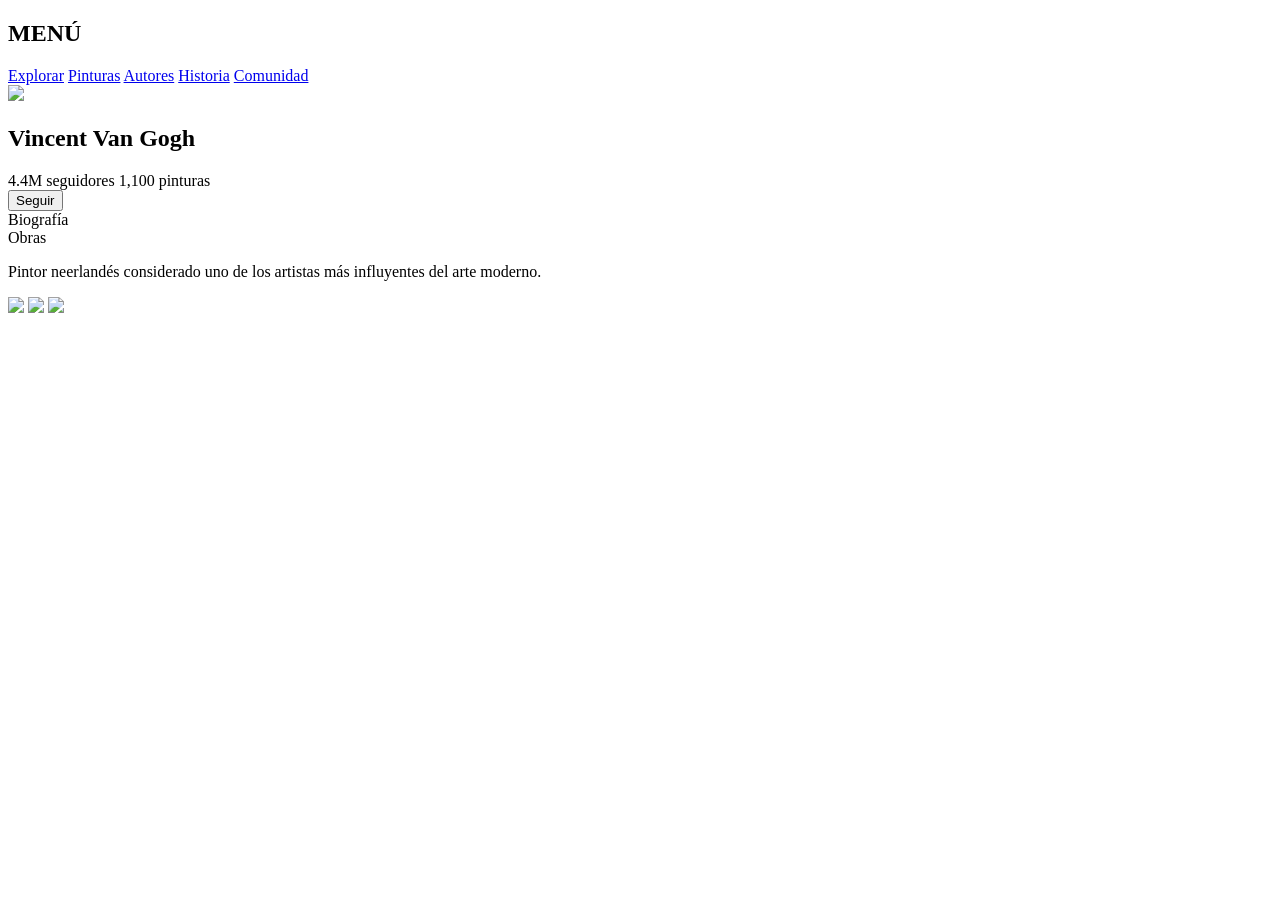
==== autores.html @ 19f1584c "Add files via upload" ====
<!DOCTYPE html>
<html lang="es">
<head>
  <meta charset="UTF-8">
  <title>Autores</title>
  <link rel="stylesheet" href="style.css">
</head>
<body>

<div class="container">

  <aside class="sidebar">
    <h2>MENÚ</h2>

    <a href="explorar.html">Explorar</a>
    <a href="pinturas.html">Pinturas</a>
    <a href="autores.html" class="active">Autores</a>
    <a href="historia.html">Historia</a>
    <a href="comunidad.html">Comunidad</a>
  </aside>

  <main class="content">

    <div class="profile">

      <img src="https://upload.wikimedia.org/wikipedia/commons/a/a8/Vincent_van_Gogh_-_Self-Portrait_-_Google_Art_Project.jpg" class="profile-pic">

      <h2>Vincent Van Gogh</h2>

      <div class="stats">
        <span>4.4M seguidores</span>
        <span>1,100 pinturas</span>
      </div>

      <button class="follow-btn">Seguir</button>

      <div class="tabs">
        <div>Biografía</div>
        <div>Obras</div>
      </div>

      <p class="bio">
        Pintor neerlandés considerado uno de los artistas más influyentes del arte moderno.
      </p>

      <div class="gallery">

        <img src="https://upload.wikimedia.org/wikipedia/commons/e/ea/The_Starry_Night.jpg">

        <img src="https://upload.wikimedia.org/wikipedia/commons/4/47/Vincent_Willem_van_Gogh_128.jpg">

        <img src="https://upload.wikimedia.org/wikipedia/commons/0/0d/Vincent_Van_Gogh_-_Wheatfield_with_Crows.jpg">

      </div>

    </div>

  </main>

</div>

<script>
const btn = document.querySelector(".follow-btn");

btn.addEventListener("click", () => {
  if(btn.innerText === "Seguir"){
    btn.innerText = "Dejar de seguir";
  } else {
    btn.innerText = "Seguir";
  }
});
</script>

</body>
</html>
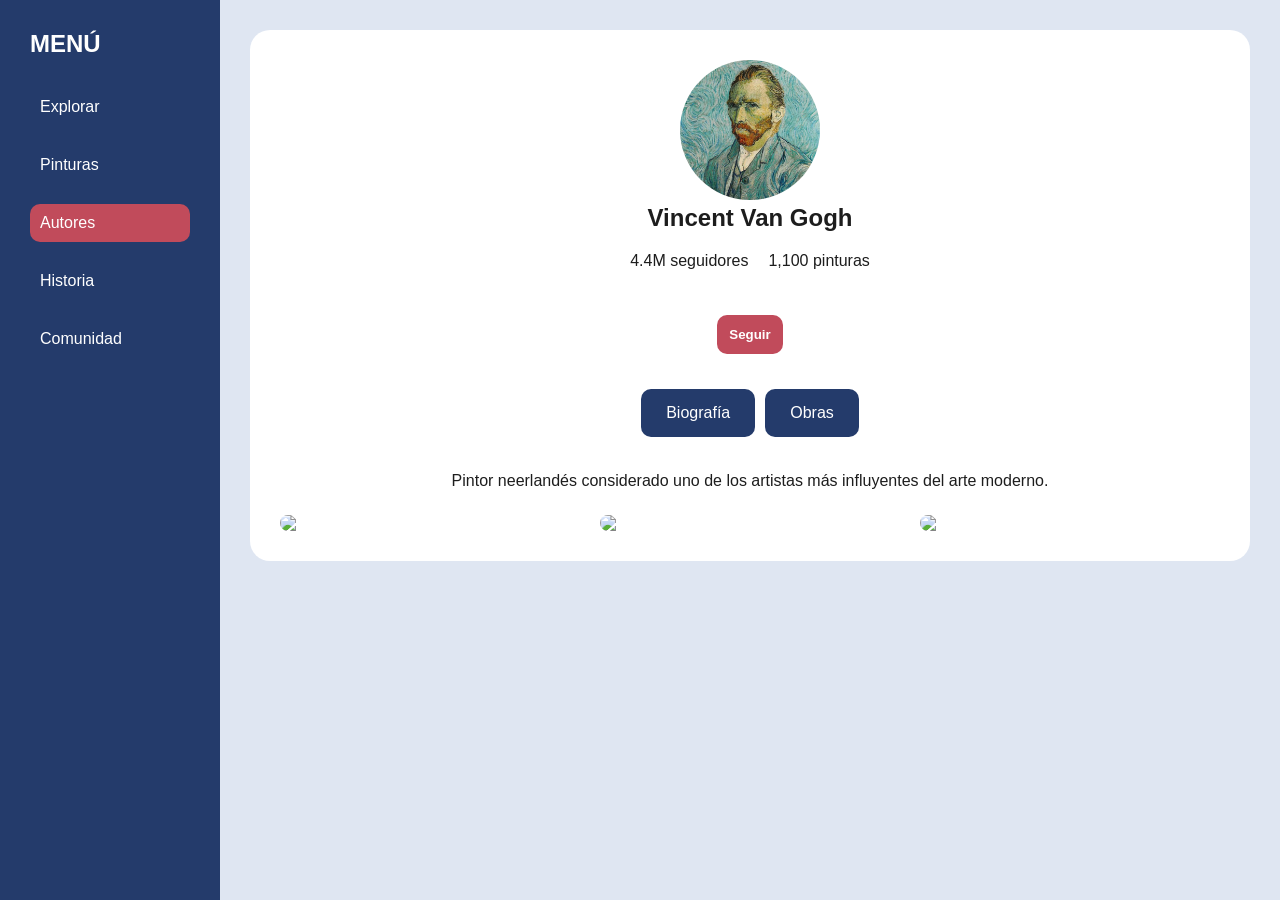
==== commit 9cacbeea: "Update autores.html" ====
--- a/autores.html
+++ b/autores.html
@@ -23,7 +23,7 @@
 
     <div class="profile">
 
-      <img src="https://upload.wikimedia.org/wikipedia/commons/a/a8/Vincent_van_Gogh_-_Self-Portrait_-_Google_Art_Project.jpg" class="profile-pic">
+      <img src="vin.jpg" class="profile-pic">
 
       <h2>Vincent Van Gogh</h2>
 
@@ -72,4 +72,4 @@
 </script>
 
 </body>
-</html>+</html>
--- a/style.css
+++ b/style.css
@@ -0,0 +1,251 @@
+*{
+  margin:0;
+  padding:0;
+  box-sizing:border-box;
+  font-family:Arial, sans-serif;
+}
+
+body{
+  background:#dfe6f2;
+  color:#1d1d1d;
+}
+
+/* LOGIN */
+
+.login-body{
+  display:flex;
+  justify-content:center;
+  align-items:center;
+  height:100vh;
+}
+
+.login-container{
+  width:320px;
+  background:white;
+  padding:30px;
+  border-radius:25px;
+  text-align:center;
+  box-shadow:0 10px 30px rgba(0,0,0,0.1);
+}
+
+.logo{
+  width:90px;
+  height:90px;
+  border-radius:50%;
+  object-fit:cover;
+  margin-bottom:10px;
+}
+
+.login-container h1{
+  color:#243b6b;
+}
+
+.login-container h2{
+  margin:20px 0;
+}
+
+form{
+  display:flex;
+  flex-direction:column;
+}
+
+label{
+  text-align:left;
+  margin-top:15px;
+  color:#8a8a8a;
+}
+
+input{
+  padding:12px;
+  border:none;
+  border-bottom:1px solid #ccc;
+  outline:none;
+}
+
+button{
+  margin-top:25px;
+  padding:12px;
+  border:none;
+  border-radius:10px;
+  background:#c14b5b;
+  color:white;
+  cursor:pointer;
+  font-weight:bold;
+}
+
+.social-buttons{
+  display:flex;
+  gap:10px;
+}
+
+.twitter{
+  background:#3498db;
+}
+
+.facebook{
+  background:#3b5998;
+}
+
+.enter-link{
+  display:block;
+  margin-top:20px;
+  color:#243b6b;
+  text-decoration:none;
+}
+
+/* GENERAL */
+
+.container{
+  display:flex;
+  min-height:100vh;
+}
+
+.sidebar{
+  width:220px;
+  background:#243b6b;
+  padding:30px;
+}
+
+.sidebar h2{
+  color:white;
+  margin-bottom:30px;
+}
+
+.sidebar a{
+  display:block;
+  color:white;
+  text-decoration:none;
+  margin:20px 0;
+  padding:10px;
+  border-radius:10px;
+}
+
+.sidebar a:hover,
+.active{
+  background:#c14b5b;
+}
+
+.content{
+  flex:1;
+  padding:30px;
+}
+
+.search-box input{
+  width:100%;
+  padding:15px;
+  border:none;
+  border-radius:12px;
+}
+
+.section-title{
+  margin:25px 0;
+  color:#243b6b;
+}
+
+/* CARDS */
+
+.card,
+.favorite-card,
+.history-card,
+.friend-card,
+.artist-card{
+  display:flex;
+  gap:20px;
+  background:white;
+  padding:15px;
+  border-radius:15px;
+  margin-bottom:20px;
+  align-items:center;
+}
+
+.card img,
+.favorite-card img,
+.history-card img{
+  width:120px;
+  height:120px;
+  object-fit:cover;
+  border-radius:10px;
+}
+
+.artist-card img,
+.friend-card img,
+.community-profile img{
+  width:70px;
+  height:70px;
+  border-radius:50%;
+  object-fit:cover;
+}
+
+.stars{
+  color:#c14b5b;
+  margin:8px 0;
+  font-size:20px;
+}
+
+/* PERFIL */
+
+.profile{
+  background:white;
+  padding:30px;
+  border-radius:20px;
+  text-align:center;
+}
+
+.profile-pic{
+  width:140px;
+  height:140px;
+  border-radius:50%;
+  object-fit:cover;
+}
+
+.stats{
+  display:flex;
+  justify-content:center;
+  gap:20px;
+  margin:20px 0;
+}
+
+.follow-btn{
+  background:#c14b5b;
+}
+
+.tabs{
+  display:flex;
+  justify-content:center;
+  margin:30px 0;
+}
+
+.tabs div{
+  padding:15px 25px;
+  background:#243b6b;
+  color:white;
+  margin:5px;
+  border-radius:10px;
+}
+
+.bio{
+  margin-bottom:25px;
+}
+
+.gallery{
+  display:grid;
+  grid-template-columns:repeat(auto-fit,minmax(180px,1fr));
+  gap:20px;
+}
+
+.gallery img{
+  width:100%;
+  border-radius:15px;
+}
+
+/* COMUNIDAD */
+
+.community-profile{
+  display:flex;
+  gap:20px;
+  align-items:center;
+  background:white;
+  padding:20px;
+  border-radius:15px;
+  margin-bottom:25px;
+}
